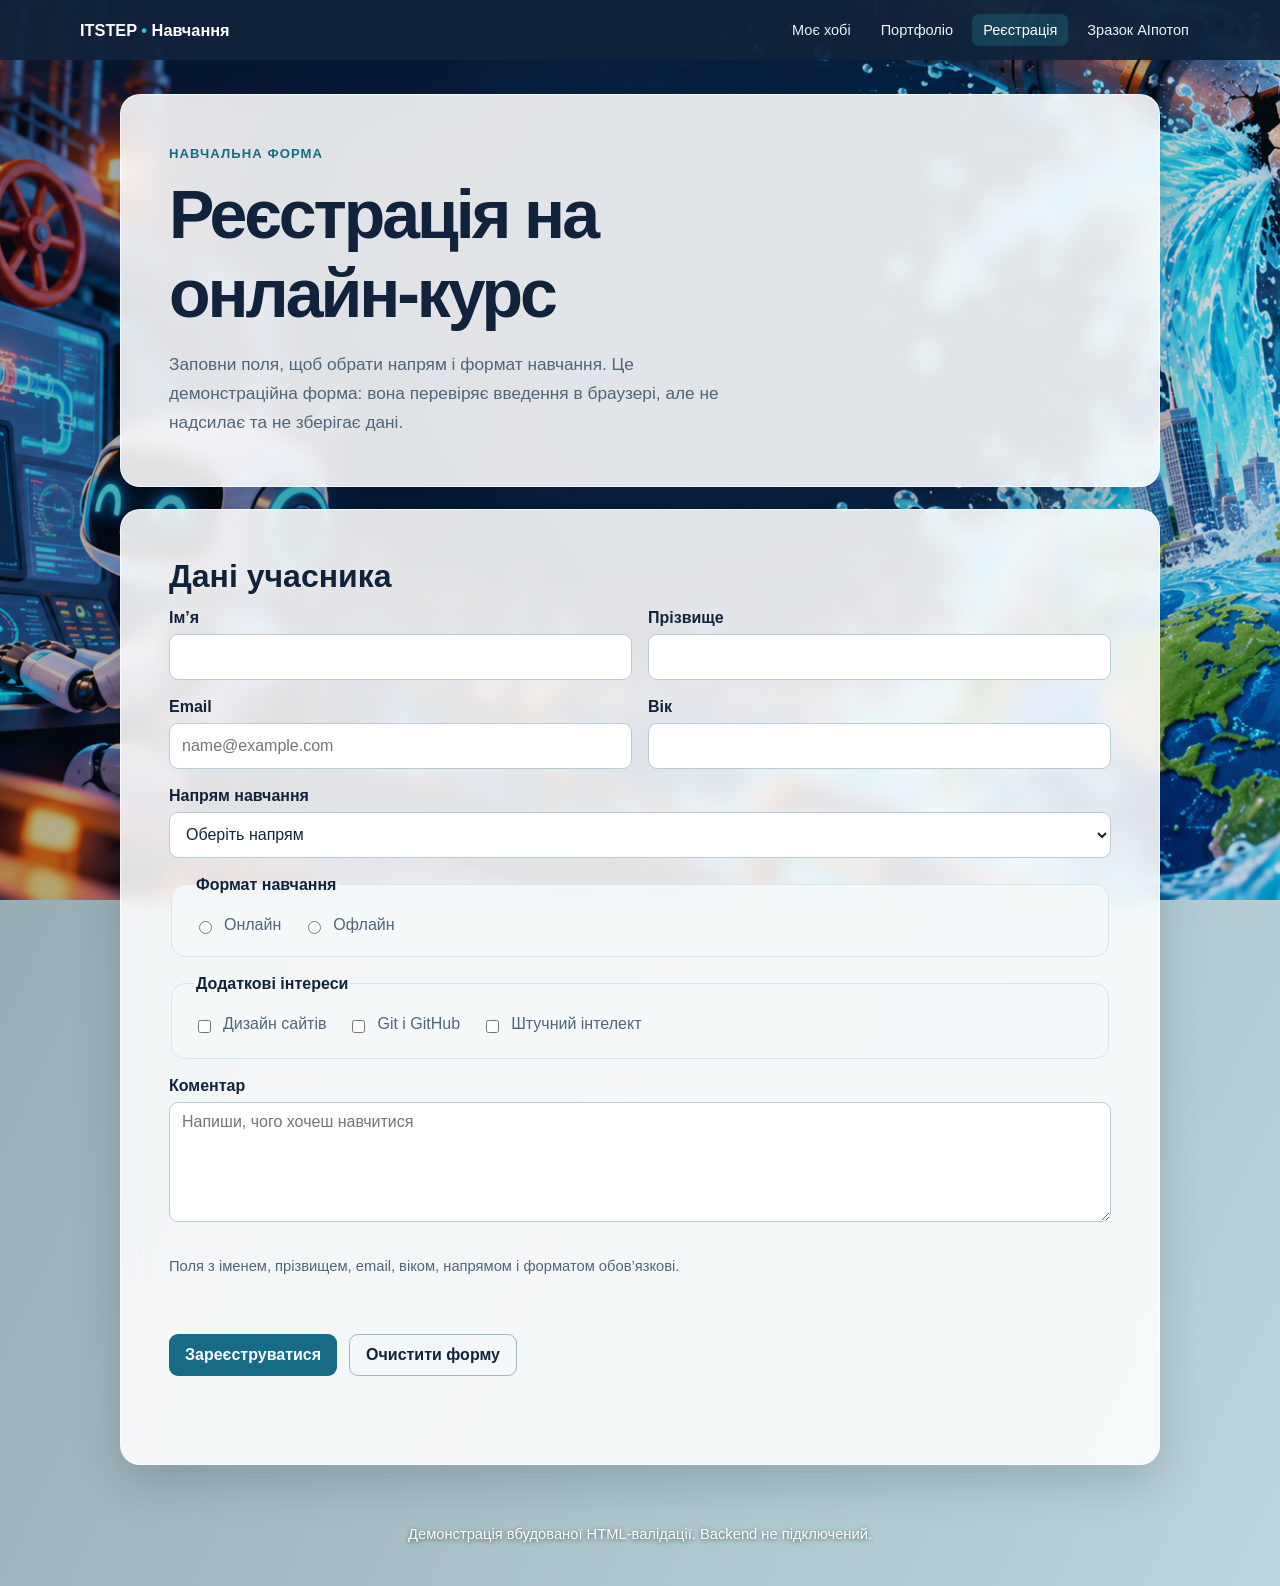
==== course-registration.html @ 04340b0b "Add Module 8 HTML homework" ====
<!doctype html>
<html lang="uk">
<head>
  <meta charset="utf-8">
  <meta name="viewport" content="width=device-width, initial-scale=1">
  <meta name="description" content="Навчальна HTML-форма для реєстрації на онлайн-курс з веброзробки.">
  <title>Реєстрація на онлайн-курс</title>
  <link rel="stylesheet" href="css/homework.css">
</head>
<body>
  <header class="site-header">
    <a class="brand" href="index.html">ITSTEP <span>•</span> Навчання</a>
    <nav class="site-nav" aria-label="Навігація навчальними сторінками">
      <a href="hobby.html">Моє хобі</a>
      <a href="portfolio.html">Портфоліо</a>
      <a href="course-registration.html" aria-current="page">Реєстрація</a>
      <a href="index.html">Зразок AIпотоп</a>
    </nav>
  </header>

  <main class="page-wrap">
    <section class="panel" aria-labelledby="page-title">
      <p class="eyebrow">Навчальна форма</p>
      <h1 id="page-title">Реєстрація на онлайн-курс</h1>
      <p class="lead">Заповни поля, щоб обрати напрям і формат навчання. Це демонстраційна форма: вона перевіряє введення в браузері, але не надсилає та не зберігає дані.</p>
    </section>

    <section class="panel" aria-labelledby="form-title">
      <h2 id="form-title">Дані учасника</h2>
      <form class="form-layout" id="course-form" onsubmit="event.preventDefault(); document.getElementById('form-status').textContent='Перевірку пройдено. Дані не надсилалися і не зберігалися.';">
        <div class="form-row">
          <div class="field">
            <label for="first-name">Ім’я</label>
            <input id="first-name" name="firstName" type="text" autocomplete="given-name" required>
          </div>
          <div class="field">
            <label for="last-name">Прізвище</label>
            <input id="last-name" name="lastName" type="text" autocomplete="family-name" required>
          </div>
        </div>

        <div class="form-row">
          <div class="field">
            <label for="email">Email</label>
            <input id="email" name="email" type="email" autocomplete="email" placeholder="name@example.com" required>
          </div>
          <div class="field">
            <label for="age">Вік</label>
            <input id="age" name="age" type="number" min="16" max="100" required>
          </div>
        </div>

        <div class="field">
          <label for="track">Напрям навчання</label>
          <select id="track" name="track" required>
            <option value="">Оберіть напрям</option>
            <option value="html-css">HTML і CSS</option>
            <option value="web-development">Веброзробка</option>
            <option value="ai-tools">AI-інструменти</option>
          </select>
        </div>

        <fieldset class="content-card">
          <legend class="group-title">Формат навчання</legend>
          <div class="choice-row">
            <label class="choice" for="format-online"><input id="format-online" name="format" type="radio" value="online" required> Онлайн</label>
            <label class="choice" for="format-offline"><input id="format-offline" name="format" type="radio" value="offline"> Офлайн</label>
          </div>
        </fieldset>

        <fieldset class="content-card">
          <legend class="group-title">Додаткові інтереси</legend>
          <div class="choice-row">
            <label class="choice" for="interest-design"><input id="interest-design" name="interests" type="checkbox" value="design"> Дизайн сайтів</label>
            <label class="choice" for="interest-git"><input id="interest-git" name="interests" type="checkbox" value="git"> Git і GitHub</label>
            <label class="choice" for="interest-ai"><input id="interest-ai" name="interests" type="checkbox" value="ai"> Штучний інтелект</label>
          </div>
        </fieldset>

        <div class="field">
          <label for="comment">Коментар</label>
          <textarea id="comment" name="comment" rows="4" placeholder="Напиши, чого хочеш навчитися"></textarea>
        </div>

        <p class="hint">Поля з іменем, прізвищем, email, віком, напрямом і форматом обов’язкові.</p>
        <div class="actions">
          <button type="submit">Зареєструватися</button>
          <button class="button-secondary" type="reset">Очистити форму</button>
        </div>
        <p class="status" id="form-status" role="status" aria-live="polite"></p>
      </form>
    </section>
  </main>

  <footer class="site-footer">
    <p>Демонстрація вбудованої HTML-валідації. Backend не підключений.</p>
  </footer>
</body>
</html>
---- css/homework.css ----
:root {
  color-scheme: light;
  --ink: #15263a;
  --muted: #506579;
  --navy: #10233b;
  --blue: #176b87;
  --cyan: #28c7d2;
  --line: #d8e5eb;
  --paper: rgb(255 255 255 / 88%);
  --soft: rgb(245 250 251 / 88%);
  font-family: "Segoe UI", Arial, sans-serif;
  color: var(--ink);
  background: #d8edf1;
}

* { box-sizing: border-box; }

html { scroll-behavior: smooth; }

body {
  min-height: 100vh;
  margin: 0;
  background:
    linear-gradient(115deg, rgb(8 23 43 / 35%), rgb(15 73 94 / 14%)),
    url("../assets/ai-pipe-flood.png") center / cover fixed;
}

a { color: #075d78; }
a:hover { color: #0a3549; }

a:focus-visible, button:focus-visible, input:focus-visible,
select:focus-visible, textarea:focus-visible {
  outline: 3px solid var(--cyan);
  outline-offset: 3px;
}

.site-header {
  position: sticky;
  top: 0;
  z-index: 5;
  display: flex;
  align-items: center;
  justify-content: space-between;
  gap: 20px;
  padding: 14px max(5vw, calc((100vw - 1120px) / 2));
  background: rgb(16 35 59 / 96%);
  color: #fff;
  box-shadow: 0 8px 24px rgb(7 21 37 / 18%);
}

.brand {
  color: #fff;
  font-size: 1.02rem;
  font-weight: 800;
  text-decoration: none;
  white-space: nowrap;
}

.brand span { color: var(--cyan); }

.site-nav {
  display: flex;
  flex-wrap: wrap;
  justify-content: flex-end;
  gap: 8px;
}

.site-nav a {
  padding: 8px 11px;
  border-radius: 7px;
  color: #eaf5f7;
  font-size: .91rem;
  text-decoration: none;
}

.site-nav a:hover, .site-nav a[aria-current="page"] {
  background: rgb(40 199 210 / 18%);
  color: #fff;
}

.page-wrap {
  width: min(100% - 32px, 1040px);
  margin: 34px auto;
}

.panel {
  margin: 0 0 22px;
  padding: clamp(24px, 5vw, 48px);
  border: 1px solid rgb(255 255 255 / 72%);
  border-radius: 20px;
  background: var(--paper);
  box-shadow: 0 18px 46px rgb(8 26 45 / 18%);
  backdrop-filter: blur(10px);
}

.hero-grid {
  display: grid;
  grid-template-columns: minmax(0, 1.25fr) minmax(220px, .75fr);
  align-items: center;
  gap: clamp(24px, 5vw, 54px);
}

.eyebrow {
  margin: 0 0 10px;
  color: var(--blue);
  font-size: .82rem;
  font-weight: 800;
  letter-spacing: .08em;
  text-transform: uppercase;
}

h1, h2, h3 { color: var(--navy); line-height: 1.15; }
h1 { max-width: 18ch; margin: 0; font-size: clamp(2.25rem, 6vw, 4.25rem); letter-spacing: -.045em; }
h2 { margin: 0 0 14px; font-size: clamp(1.45rem, 3vw, 2rem); }
h3 { margin: 0 0 8px; font-size: 1.18rem; }
p, li { color: var(--muted); line-height: 1.7; }
.lead { max-width: 62ch; margin: 18px 0 0; font-size: 1.08rem; }

.hero-art {
  width: min(100%, 330px);
  justify-self: center;
  padding: 15px;
  border-radius: 22px;
  background: rgb(226 246 248 / 76%);
}

.hero-art img { display: block; width: 100%; height: auto; }

.content-grid {
  display: grid;
  grid-template-columns: repeat(2, minmax(0, 1fr));
  gap: 18px;
}

.content-card {
  padding: 22px;
  border: 1px solid var(--line);
  border-radius: 14px;
  background: var(--soft);
}

.content-card p:last-child, .content-card ul:last-child { margin-bottom: 0; }
.skill-list { display: flex; flex-wrap: wrap; gap: 9px; padding: 0; list-style: none; }
.skill-list li { padding: 7px 11px; border-radius: 999px; background: #e1f3f5; color: #164d61; }
.project-meta { color: var(--blue); font-size: .9rem; font-weight: 700; }
.actions { display: flex; flex-wrap: wrap; gap: 12px; margin-top: 22px; }
.button-link, button {
  display: inline-block;
  padding: 11px 16px;
  border: 0;
  border-radius: 9px;
  background: var(--blue);
  color: #fff;
  font: inherit;
  font-weight: 700;
  text-decoration: none;
  cursor: pointer;
}
.button-link:hover, button:hover { background: var(--navy); color: #fff; }
.button-secondary { border: 1px solid #9bb8c2; background: transparent; color: var(--navy); }
.form-layout { display: grid; gap: 18px; }
.form-row { display: grid; grid-template-columns: repeat(2, minmax(0, 1fr)); gap: 16px; }
.field { display: grid; gap: 7px; }
.field label, .group-title { color: var(--navy); font-weight: 700; }
.field input, .field select, .field textarea {
  width: 100%;
  min-height: 46px;
  padding: 10px 12px;
  border: 1px solid #b9cbd4;
  border-radius: 9px;
  background: #fff;
  color: var(--ink);
  font: inherit;
}
.field textarea { min-height: 120px; resize: vertical; }
.choice-row { display: flex; flex-wrap: wrap; gap: 12px 22px; }
.choice { display: inline-flex; align-items: flex-start; gap: 9px; color: var(--muted); }
.choice input { margin-top: 5px; accent-color: var(--blue); }
.hint, .status, .site-footer p { color: var(--muted); font-size: .92rem; }
.status { min-height: 1.5em; margin: 0; }
.site-footer { padding: 8px 14px 24px; text-align: center; }
.site-footer a { color: #fff; }
.site-footer p { color: #fff; text-shadow: 0 1px 4px rgb(0 0 0 / 55%); }

@media (max-width: 700px) {
  .site-header { align-items: flex-start; flex-direction: column; gap: 8px; }
  .site-nav { justify-content: flex-start; }
  .hero-grid, .content-grid, .form-row { grid-template-columns: 1fr; }
  .hero-art { width: min(100%, 260px); }
}

@media (prefers-reduced-motion: reduce) {
  html { scroll-behavior: auto; }
}
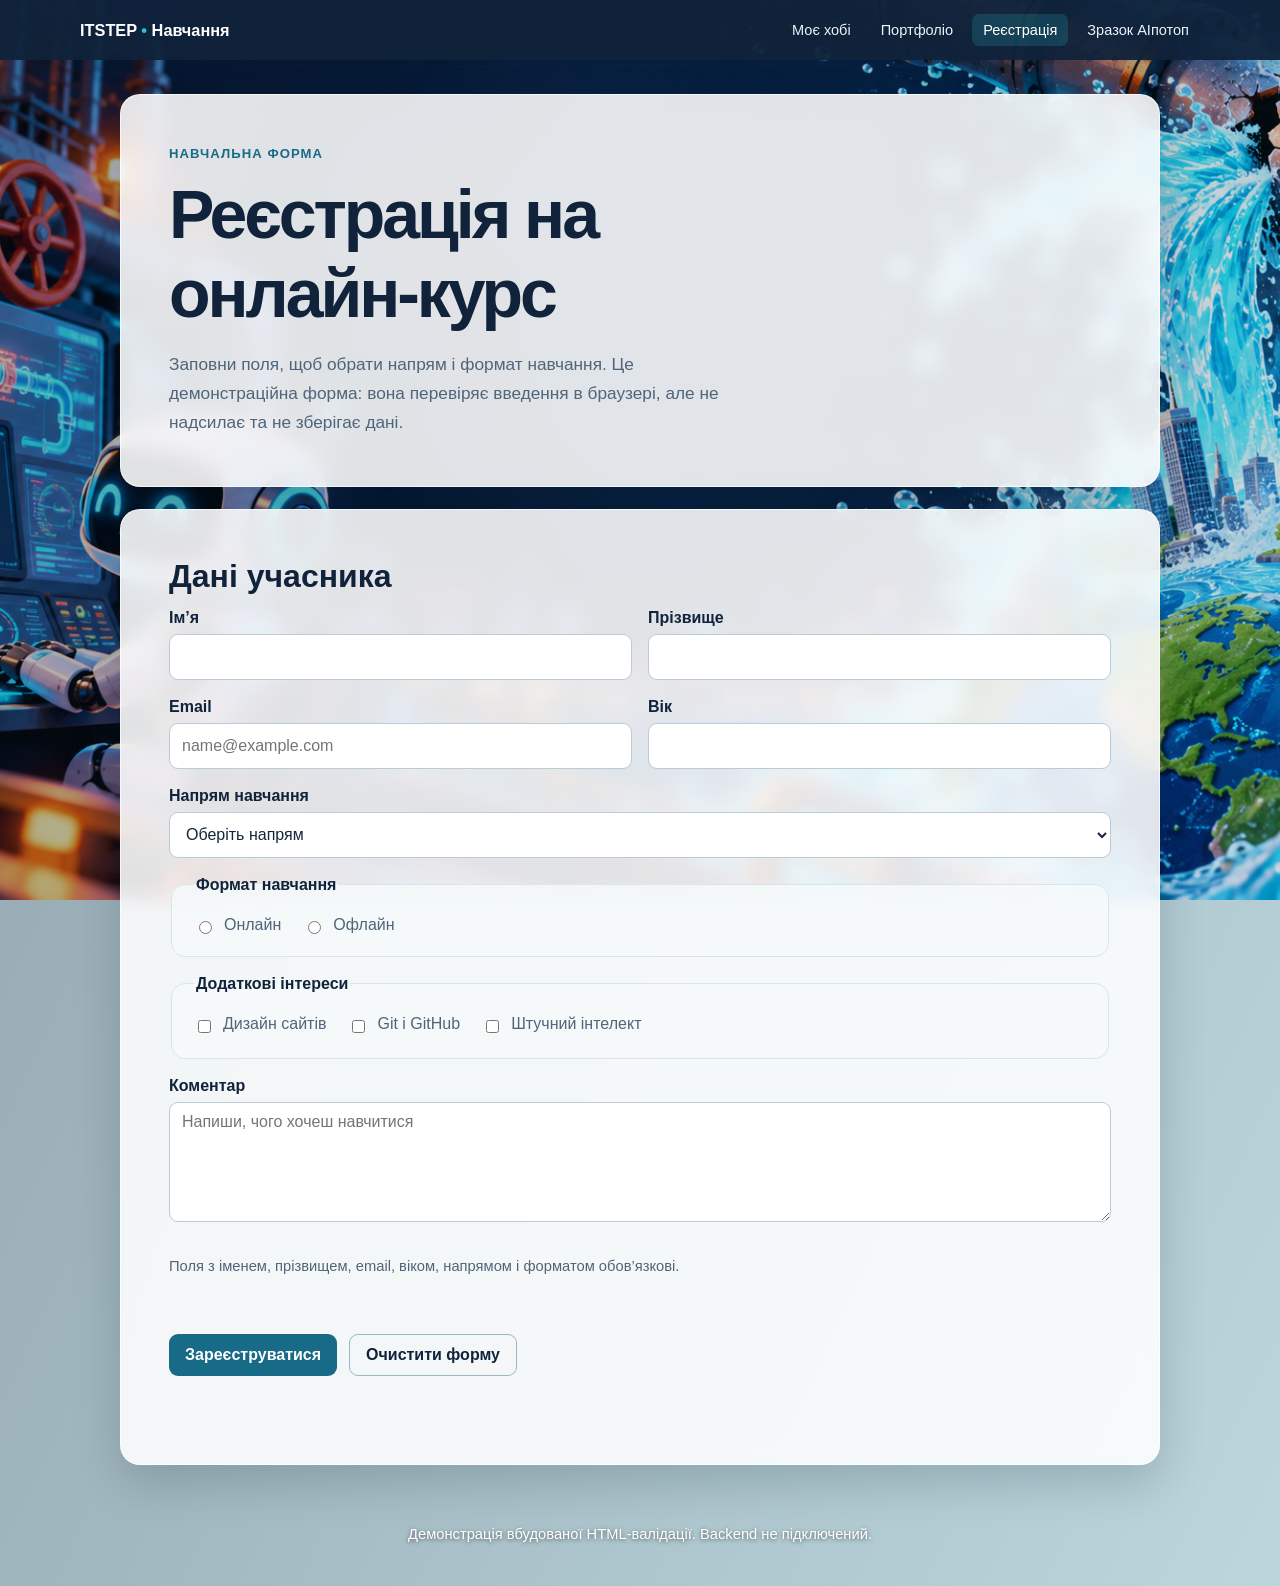
==== commit ec40e01f: "feat: add page transitions and scroll effects" ====
--- a/course-registration.html
+++ b/course-registration.html
@@ -6,6 +6,7 @@
   <meta name="description" content="Навчальна HTML-форма для реєстрації на онлайн-курс з веброзробки.">
   <title>Реєстрація на онлайн-курс</title>
   <link rel="stylesheet" href="css/homework.css">
+  <link rel="stylesheet" href="css/page-effects.css">
 </head>
 <body>
   <header class="site-header">
@@ -95,5 +96,6 @@
   <footer class="site-footer">
     <p>Демонстрація вбудованої HTML-валідації. Backend не підключений.</p>
   </footer>
+  <script src="js/page-effects.js" defer></script>
 </body>
 </html>
--- a/css/page-effects.css
+++ b/css/page-effects.css
@@ -0,0 +1,66 @@
+/* Shared transitions inspired by the scroll-led 3D reference. */
+@view-transition {
+  navigation: auto;
+}
+
+::view-transition-old(root) {
+  animation: page-leave 180ms ease both;
+}
+
+::view-transition-new(root) {
+  animation: page-arrive 420ms cubic-bezier(.2, .75, .25, 1) both;
+}
+
+@keyframes page-leave {
+  to { opacity: 0; transform: translateY(-8px) scale(.99); }
+}
+
+@keyframes page-arrive {
+  from { opacity: 0; transform: translateY(12px) scale(.99); }
+  to { opacity: 1; transform: translateY(0) scale(1); }
+}
+
+#reading-progress {
+  position: fixed;
+  inset: 0 auto auto 0;
+  z-index: 100;
+  width: 100%;
+  height: 3px;
+  background: linear-gradient(90deg, #28c7d2, #176b87);
+  transform: scaleX(var(--reading-progress, 0));
+  transform-origin: left center;
+  pointer-events: none;
+}
+
+html.motion-ready [data-reveal] {
+  opacity: 0;
+  transform: translateY(20px);
+  transition: opacity 550ms ease, transform 650ms cubic-bezier(.2, .7, .2, 1);
+}
+
+html.motion-ready [data-reveal].is-visible {
+  opacity: 1;
+  transform: translateY(0);
+}
+
+.content-card {
+  transition: transform 220ms ease, box-shadow 220ms ease;
+}
+
+.content-card:hover {
+  transform: translateY(-4px);
+  box-shadow: 0 14px 28px rgb(8 26 45 / 12%);
+}
+
+@media (prefers-reduced-motion: reduce) {
+  ::view-transition-old(root),
+  ::view-transition-new(root) {
+    animation-duration: 1ms;
+  }
+
+  html.motion-ready [data-reveal],
+  .content-card {
+    transition-duration: 1ms;
+    transform: none;
+  }
+}
